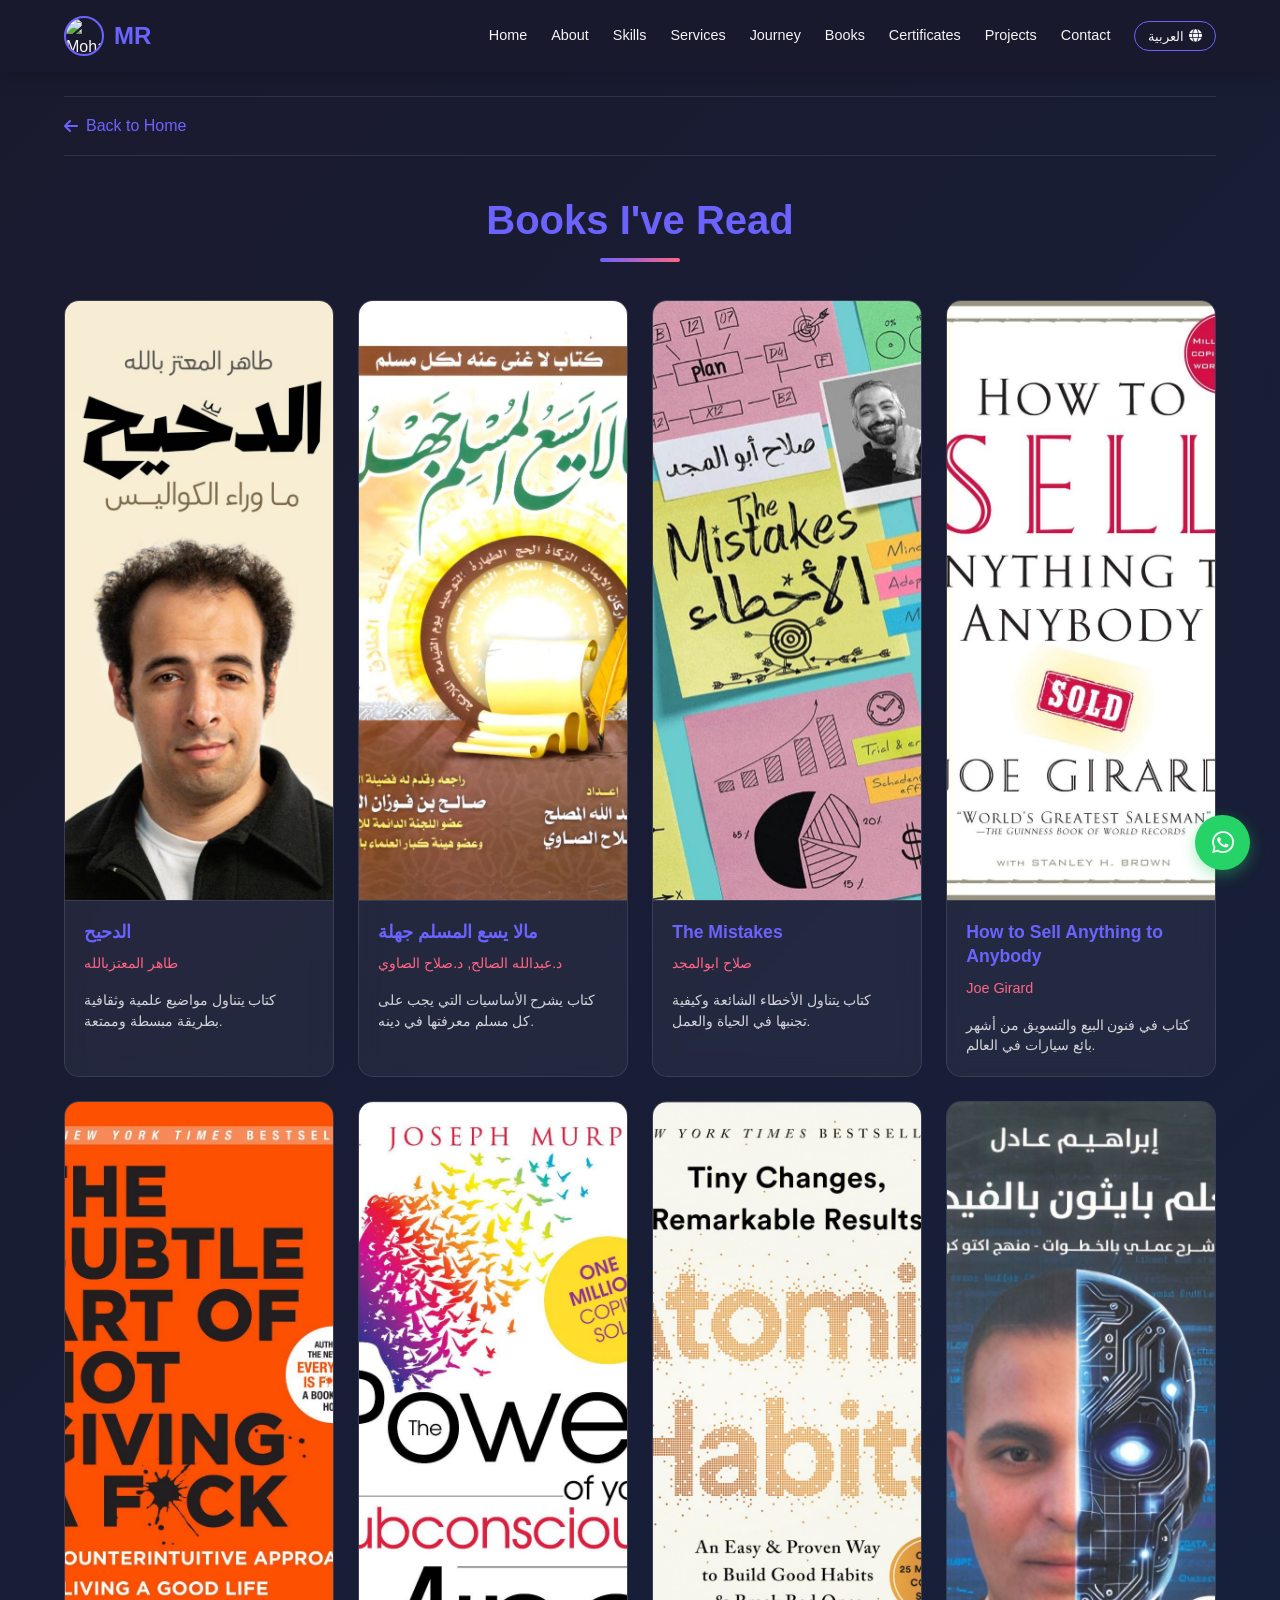
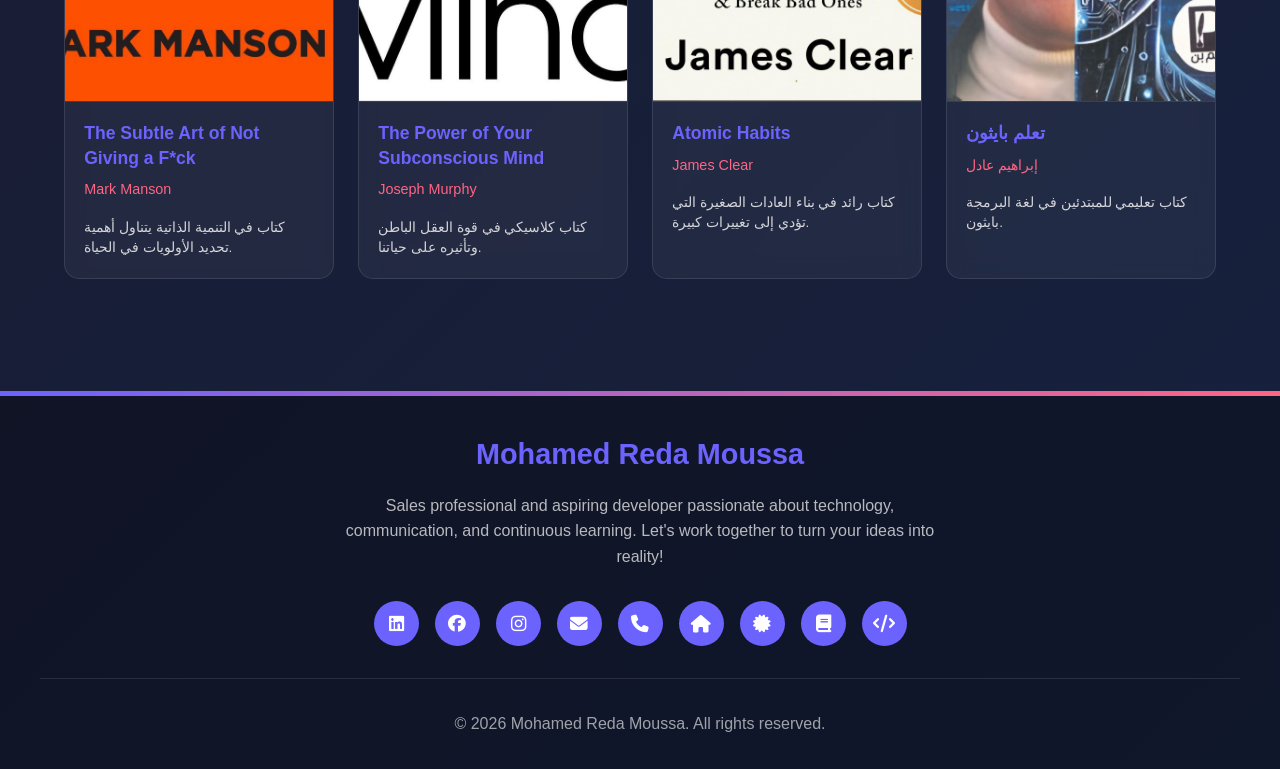
==== pages/books.html @ acc17432 "Add files via upload" ====
<!DOCTYPE html>
<html lang="en" dir="ltr">

<head>
    <meta charset="UTF-8">
    <meta name="viewport" content="width=device-width, initial-scale=1.0">
    <meta name="description" content="Books I've Read - Mohamed Reda Portfolio">
    <meta name="author" content="Mohamed Reda Moussa">
    <title>Books I've Read | Mohamed Reda Portfolio</title>
    <link rel="stylesheet" href="https://cdnjs.cloudflare.com/ajax/libs/font-awesome/6.4.0/css/all.min.css">
    <link rel="stylesheet" href="../css/style.css">
</head>

<body>
    <div id="particles-js"></div>

    <nav>
        <div class="logo">
            <img src="https://media.licdn.com/dms/image/v2/D4D03AQF1tOHZBWlEMA/profile-displayphoto-scale_200_200/B4DZlsdKdXJQAY-/0/1758461210926?e=2147483647&v=beta&t=RE8QwMxcJZ6rT68T4whw5kIRxgQIPDFeF7q6F8LahIo"
                alt="Mohamed Reda" class="logo-img" loading="lazy">
            <div class="logo-text">MR</div>
        </div>
        <div class="nav-links">
            <a href="../index.html#home" data-key="home">Home</a>
            <a href="../index.html#about" data-key="about">About</a>
            <a href="../index.html#skills" data-key="skills">Skills</a>
            <a href="../index.html#services" data-key="services">Services</a>
            <a href="../index.html#journey" data-key="journey">Journey</a>
            <a href="books.html" data-key="books">Books</a>
            <a href="certificates.html" data-key="certificates">Certificates</a>
            <a href="projects.html" data-key="projects">Projects</a>
            <a href="../index.html#contact" data-key="contact">Contact</a>
            <button class="language-toggle" id="languageToggle">
                <span id="languageText">العربية</span>
                <i class="fas fa-globe"></i>
            </button>
        </div>
        <div class="menu-toggle" id="menuToggle">
            <span></span>
            <span></span>
            <span></span>
        </div>
    </nav>

        <!-- Books Section -->
    <section id="books">
         <div class="page-navigation">
            <a href="../index.html" class="back-link">
                <i class="fas fa-arrow-left"></i> <span data-key="backHome">Back to Home</span>
            </a>
        </div>
        <h2 class="section-title" data-key="booksTitle">Books I've Read</h2>
        <div class="books-container">
            <div class="book-card">
                <img src="/images/Al Dahih.jpg" alt="الدحيح" class="book-img">
                <div class="book-content">
                    <h3 data-key="book1Title">الدحيح</h3>
                    <div class="book-author" data-key="book1Author">طاهر المعتزبالله</div>
                    <p class="book-description" data-key="book1Desc">كتاب يتناول مواضيع علمية وثقافية بطريقة مبسطة
                        وممتعة.</p>
                </div>
            </div>
            <div class="book-card">
                <img src="/images/What a Muslim cannot afford to be ignorant of.jpg" alt="مالا يسع المسلم جهلة"
                    class="book-img">
                <div class="book-content">
                    <h3 data-key="book2Title">مالا يسع المسلم جهلة</h3>
                    <div class="book-author" data-key="book2Author">د.عبدالله الصالح, د.صلاح الصاوي</div>
                    <p class="book-description" data-key="book2Desc">كتاب يشرح الأساسيات التي يجب على كل مسلم معرفتها في
                        دينه.</p>
                </div>
            </div>
            <div class="book-card">
                <img src="/images/The Mistakes.jpg" alt="the mistakes" class="book-img">
                <div class="book-content">
                    <h3 data-key="book3Title">The Mistakes</h3>
                    <div class="book-author" data-key="book3Author">صلاح ابوالمجد</div>
                    <p class="book-description" data-key="book3Desc">كتاب يتناول الأخطاء الشائعة وكيفية تجنبها في الحياة
                        والعمل.</p>
                </div>
            </div>
            <div class="book-card">
                <img src="/images/HOW TO SELL ANYTHING TO ANYBODY.jpg" alt="how to sell anything to anybody"
                    class="book-img">
                <div class="book-content">
                    <h3 data-key="book4Title">How to Sell Anything to Anybody</h3>
                    <div class="book-author" data-key="book4Author">Joe Girard</div>
                    <p class="book-description" data-key="book4Desc">كتاب في فنون البيع والتسويق من أشهر بائع سيارات في
                        العالم.</p>
                </div>
            </div>
            <div class="book-card">
                <img src="/images/THE SUBTLE ART OF NOT GIVING A FCK.jpg" alt="the subtle art of not giving a f*ck"
                    class="book-img">
                <div class="book-content">
                    <h3 data-key="book5Title">The Subtle Art of Not Giving a F*ck</h3>
                    <div class="book-author" data-key="book5Author">Mark Manson</div>
                    <p class="book-description" data-key="book5Desc">كتاب في التنمية الذاتية يتناول أهمية تحديد
                        الأولويات في الحياة.</p>
                </div>
            </div>
            <div class="book-card">
                <img src="/images/The Power of your subconscious Mind.jpg" alt="the power of your subconscious mind"
                    class="book-img">
                <div class="book-content">
                    <h3 data-key="book6Title">The Power of Your Subconscious Mind</h3>
                    <div class="book-author" data-key="book6Author">Joseph Murphy</div>
                    <p class="book-description" data-key="book6Desc">كتاب كلاسيكي في قوة العقل الباطن وتأثيره على
                        حياتنا.</p>
                </div>
            </div>
            <div class="book-card">
                <img src="/images/Atomic Habits.jpg" alt="atomic habits" class="book-img">
                <div class="book-content">
                    <h3 data-key="book7Title">Atomic Habits</h3>
                    <div class="book-author" data-key="book7Author">James Clear</div>
                    <p class="book-description" data-key="book7Desc">كتاب رائد في بناء العادات الصغيرة التي تؤدي إلى
                        تغييرات كبيرة.</p>
                </div>
            </div>
            <div class="book-card">
                <img src="/images/Learn Python.jpg" alt="تعلم بايثون" class="book-img">
                <div class="book-content">
                    <h3 data-key="book8Title">تعلم بايثون</h3>
                    <div class="book-author" data-key="book8Author">إبراهيم عادل</div>
                    <p class="book-description" data-key="book8Desc">كتاب تعليمي للمبتدئين في لغة البرمجة بايثون.</p>
                </div>
            </div>
        </div>
    </section>

    <footer>
        <div class="footer-content">
            <div class="footer-logo">Mohamed Reda Moussa</div>
            <p class="footer-text" data-key="footerText">Sales professional and aspiring developer passionate about
                technology, communication, and continuous learning.</p>
            <div class="social-links">
                <a href="https://www.linkedin.com/in/mohamed-reda-moussa-472949357" class="social-link" target="_blank"
                    rel="noopener noreferrer">
                    <i class="fa-brands fa-linkedin"></i>
                </a>
                <a href="https://www.facebook.com/mooogalaxy" class="social-link" target="_blank"
                    rel="noopener noreferrer">
                    <i class="fa-brands fa-facebook"></i>
                </a>
                <a href="https://www.instagram.com/mohamed_moussa_2006" class="social-link" target="_blank"
                    rel="noopener noreferrer">
                    <i class="fa-brands fa-instagram"></i>
                </a>
                <a href="mailto:mohamed.reda.mousse@gmail.com" class="social-link">
                    <i class="fas fa-envelope"></i>
                </a>
                <a href="tel:+201012932133" class="social-link">
                    <i class="fas fa-phone"></i>
                </a>

                <a href="../index.html" class="social-link">
                    <i class="fas fa-home"></i>
                </a>
                <a href="certificates.html" class="social-link">
                    <i class="fas fa-certificate"></i>
                </a>
                <a href="books.html" class="social-link">
                    <i class="fas fa-book"></i>
                </a>
                <a href="books.html" class="social-link">
                    <i class="fas fa-code"></i>
                </a>
            </div>
            <div class="footer-bottom">
                <p>&copy; 2024 Mohamed Reda Moussa. All rights reserved.</p>
            </div>
        </div>
    </footer>

    <a href="https://wa.me/201012932133" class="whatsapp-button" target="_blank" rel="noopener noreferrer">
        <i class="fa-brands fa-whatsapp" style="color: #F5F5F7;"></i>
    </a>

    <div class="fab" id="fab">
        <i class="fas fa-arrow-up"></i>
    </div>

    <script src="https://cdn.jsdelivr.net/particles.js/2.0.0/particles.min.js"></script>
    <script src="../js/particles-config.js"></script>
    <script src="../js/language.js"></script>
    <script src="../js/main.js"></script>
    <script>
        // Add back button text translation
        document.addEventListener('DOMContentLoaded', () => {
            const backLink = document.querySelector('.back-link span');
            if (backLink && window.texts) {
                backLink.textContent = texts[currentLang].backHome || 'Back to Home';
            }
        });
    </script>
</body>

</html>
---- css/style.css ----
:root {
    --primary: #6C63FF;
    --secondary: #4A44C6;
    --dark: #1a1a2e;
    --darker: #16213e;
    --light: #F5F5F7;
    --accent: #FF6584;
    --success: #4CAF50;
}

* {
    margin: 0;
    padding: 0;
    box-sizing: border-box;
    font-family: 'Segoe UI', Tahoma, Geneva, Verdana, sans-serif;
}

body {
    background: linear-gradient(135deg, var(--dark) 0%, var(--darker) 100%);
    color: var(--light);
    overflow-x: hidden;
    line-height: 1.6;
}

/* Particles Background */
#particles-js {
    position: fixed;
    width: 100%;
    height: 100%;
    z-index: -1;
}

/* Navigation */
nav {
    position: fixed;
    top: 0;
    width: 100%;
    display: flex;
    justify-content: space-between;
    align-items: center;
    padding: 1rem 5%;
    background: rgba(26, 26, 46, 0.95);
    backdrop-filter: blur(10px);
    z-index: 1000;
    transition: all 0.3s ease;
    box-shadow: 0 4px 20px rgba(0, 0, 0, 0.2);
}

.logo {
    display: flex;
    align-items: center;
    gap: 10px;
}

.logo-img {
    width: 40px;
    height: 40px;
    border-radius: 50%;
    object-fit: cover;
    border: 2px solid var(--primary);
}

.logo-text {
    font-size: 1.5rem;
    font-weight: 700;
    color: var(--primary);
}

.nav-links {
    display: flex;
    gap: 1.5rem;
    align-items: center;
    flex-wrap: wrap;
}

.nav-links a {
    color: var(--light);
    text-decoration: none;
    font-weight: 500;
    transition: color 0.3s;
    position: relative;
    font-size: 0.9rem;
}

.nav-links a:hover {
    color: var(--primary);
}

.nav-links a::after {
    content: '';
    position: absolute;
    bottom: -5px;
    left: 0;
    width: 0;
    height: 2px;
    background: var(--primary);
    transition: width 0.3s;
}

.nav-links a:hover::after {
    width: 100%;
}

.language-toggle {
    background: transparent;
    border: 1px solid var(--primary);
    color: var(--light);
    padding: 0.4rem 0.8rem;
    border-radius: 20px;
    cursor: pointer;
    transition: all 0.3s;
    font-size: 0.8rem;
    display: flex;
    align-items: center;
    gap: 5px;
}

.language-toggle:hover {
    background: var(--primary);
    transform: scale(1.05);
}

.menu-toggle {
    display: none;
    flex-direction: column;
    cursor: pointer;
}

.menu-toggle span {
    width: 25px;
    height: 3px;
    background: var(--light);
    margin: 3px 0;
    transition: 0.3s;
}

/* Hero Section */
.hero {
    height: 100vh;
    display: flex;
    flex-direction: column;
    justify-content: center;
    align-items: center;
    text-align: center;
    padding: 0 5%;
    position: relative;
}

.hero h1 {
    font-size: clamp(2.5rem, 5vw, 4rem);
    margin-bottom: 1rem;
    background: linear-gradient(45deg, var(--primary), var(--accent));
    -webkit-background-clip: text;
    background-clip: text;
    color: transparent;
    animation: float 3s ease-in-out infinite;
}

.hero h2 {
    font-size: clamp(1.2rem, 3vw, 1.8rem);
    margin-bottom: 1.5rem;
    color: var(--light);
    font-weight: 400;
}

.hero p {
    font-size: clamp(1rem, 2vw, 1.2rem);
    max-width: 700px;
    margin-bottom: 2rem;
    line-height: 1.6;
}

/* Buttons */
.cta-button {
    display: inline-block;
    padding: 0.8rem 2rem;
    background: var(--primary);
    color: white;
    text-decoration: none;
    border-radius: 30px;
    font-weight: 600;
    transition: all 0.3s;
    box-shadow: 0 5px 15px rgba(108, 99, 255, 0.4);
    border: none;
    cursor: pointer;
}

.cta-button:hover {
    background: var(--secondary);
    transform: translateY(-3px);
    box-shadow: 0 8px 20px rgba(108, 99, 255, 0.6);
}

/* Sections */
section {
    padding: 4rem 5%;
    min-height: auto;
}

.section-title {
    font-size: clamp(1.8rem, 4vw, 2.5rem);
    text-align: center;
    margin-bottom: 3rem;
    color: var(--primary);
    position: relative;
}

.section-title::after {
    content: '';
    position: absolute;
    bottom: -10px;
    left: 50%;
    transform: translateX(-50%);
    width: 80px;
    height: 4px;
    background: linear-gradient(90deg, var(--primary), var(--accent));
    border-radius: 2px;
}

/* About Section */
.about-content {
    display: flex;
    flex-wrap: wrap;
    gap: 2rem;
    align-items: center;
    justify-content: center;
}

.about-text {
    flex: 1;
    min-width: 300px;
}

.about-text p {
    margin-bottom: 1.5rem;
    line-height: 1.7;
    font-size: 1.1rem;
}

.about-image {
    flex: 1;
    min-width: 300px;
    text-align: center;
}

.profile-img {
    width: 100%;
    max-width: 300px;
    height: auto;
    aspect-ratio: 1/1;
    border-radius: 50%;
    object-fit: cover;
    border: 5px solid var(--primary);
    box-shadow: 0 0 30px rgba(108, 99, 255, 0.5);
    animation: pulse 2s infinite;
}

/* Skills Section */
#skills {
    padding: 5rem 5%;
    background: linear-gradient(135deg, rgba(26, 26, 46, 0.9) 0%, rgba(22, 33, 62, 0.9) 100%);
    position: relative;
    overflow: hidden;
}

#skills::before {
    content: '';
    position: absolute;
    top: 0;
    left: 0;
    width: 100%;
    height: 100%;
    background: url('data:image/svg+xml,<svg xmlns="http://www.w3.org/2000/svg" viewBox="0 0 1000 1000" preserveAspectRatio="none"><path fill="%236C63FF" opacity="0.05" d="M0,1000 L1000,0 L1000,1000 Z"></path></svg>');
    background-size: cover;
}

.skills-container {
    display: grid;
    grid-template-columns: repeat(auto-fit, minmax(320px, 1fr));
    gap: 2rem;
    position: relative;
    z-index: 1;
}

.skill-card {
    background: rgba(255, 255, 255, 0.08);
    border-radius: 20px;
    padding: 2rem;
    transition: all 0.4s cubic-bezier(0.175, 0.885, 0.32, 1.275);
    backdrop-filter: blur(15px);
    border: 1px solid rgba(255, 255, 255, 0.12);
    box-shadow: 0 10px 30px rgba(0, 0, 0, 0.2);
    position: relative;
    overflow: hidden;
}

.skill-card::before {
    content: '';
    position: absolute;
    top: 0;
    left: 0;
    width: 100%;
    height: 5px;
    background: linear-gradient(90deg, var(--primary), var(--accent));
    transform: scaleX(0);
    transform-origin: left;
    transition: transform 0.5s ease;
}

.skill-card:hover::before {
    transform: scaleX(1);
}

.skill-card:hover {
    transform: translateY(-10px) scale(1.02);
    box-shadow: 0 20px 40px rgba(0, 0, 0, 0.3);
    background: rgba(255, 255, 255, 0.12);
}

.skill-header {
    display: flex;
    justify-content: space-between;
    align-items: center;
    margin-bottom: 1.2rem;
}

.skill-title {
    display: flex;
    align-items: center;
    gap: 12px;
}

.skill-icon {
    width: 45px;
    height: 45px;
    background: rgba(108, 99, 255, 0.15);
    border-radius: 12px;
    display: flex;
    justify-content: center;
    align-items: center;
    font-size: 1.3rem;
    color: var(--primary);
    transition: all 0.3s;
}

.skill-card:hover .skill-icon {
    background: var(--primary);
    color: white;
    transform: rotate(10deg) scale(1.1);
}

.skill-name {
    color: var(--primary);
    font-size: 1.3rem;
    font-weight: 700;
    margin: 0;
}

.skill-percentage {
    font-size: 1.4rem;
    font-weight: 800;
    color: var(--accent);
    text-shadow: 0 2px 5px rgba(0, 0, 0, 0.2);
}

.skill-description {
    color: rgba(255, 255, 255, 0.8);
    line-height: 1.6;
    margin-bottom: 1.5rem;
    font-size: 1rem;
}

.skill-bar-container {
    position: relative;
    height: 12px;
    background: rgba(255, 255, 255, 0.1);
    border-radius: 10px;
    overflow: hidden;
    box-shadow: inset 0 2px 5px rgba(0, 0, 0, 0.2);
}

.skill-bar {
    height: 100%;
    border-radius: 10px;
    width: 0;
    transition: width 1.5s cubic-bezier(0.22, 0.61, 0.36, 1);
    position: relative;
    overflow: hidden;
}

.skill-bar::before {
    content: '';
    position: absolute;
    top: 0;
    left: 0;
    right: 0;
    bottom: 0;
    background-image: linear-gradient(90deg,
            var(--primary) 0%,
            var(--secondary) 50%,
            var(--accent) 100%);
    border-radius: 10px;
}

.skill-bar::after {
    content: '';
    position: absolute;
    top: 0;
    left: -100%;
    width: 100%;
    height: 100%;
    background: linear-gradient(90deg,
            transparent,
            rgba(255, 255, 255, 0.4),
            transparent);
    animation: shimmer 2s infinite;
    border-radius: 10px;
}

.skill-level {
    display: flex;
    justify-content: space-between;
    margin-top: 8px;
    font-size: 0.85rem;
    color: rgba(255, 255, 255, 0.7);
}

.skill-experience {
    display: inline-block;
    margin-top: 1rem;
    padding: 0.4rem 1rem;
    background: rgba(108, 99, 255, 0.15);
    color: var(--primary);
    border-radius: 20px;
    font-size: 0.8rem;
    font-weight: 600;
    border: 1px solid rgba(108, 99, 255, 0.3);
}

/* Services Section */
.services-container {
    display: grid;
    grid-template-columns: repeat(auto-fit, minmax(280px, 1fr));
    gap: 1.5rem;
}

.service-card {
    background: rgba(255, 255, 255, 0.05);
    border-radius: 15px;
    padding: 2rem 1.5rem;
    transition: transform 0.3s, box-shadow 0.3s;
    backdrop-filter: blur(10px);
    border: 1px solid rgba(255, 255, 255, 0.1);
    text-align: center;
    position: relative;
    overflow: hidden;
}

.service-card::before {
    content: '';
    position: absolute;
    top: 0;
    left: 0;
    width: 100%;
    height: 5px;
    background: linear-gradient(90deg, var(--primary), var(--accent));
}

.service-card:hover {
    transform: translateY(-5px);
    box-shadow: 0 10px 20px rgba(0, 0, 0, 0.3);
}

.service-icon {
    width: 70px;
    height: 70px;
    background: rgba(108, 99, 255, 0.1);
    border-radius: 50%;
    display: flex;
    justify-content: center;
    align-items: center;
    margin: 0 auto 1.5rem;
    font-size: 1.7rem;
    color: var(--primary);
    transition: all 0.3s;
}

.service-card:hover .service-icon {
    background: var(--primary);
    color: white;
    transform: scale(1.1);
}

.service-card h3 {
    color: var(--primary);
    margin-bottom: 1rem;
    font-size: 1.3rem;
}

.service-card p {
    color: rgba(255, 255, 255, 0.8);
    line-height: 1.6;
}

/* Journey Section */
.timeline {
    position: relative;
    max-width: 1200px;
    margin: 0 auto;
}

.timeline::after {
    content: '';
    position: absolute;
    width: 6px;
    background: var(--primary);
    top: 0;
    bottom: 0;
    left: 50%;
    margin-left: -3px;
}

.timeline-item {
    padding: 10px 40px;
    position: relative;
    width: 50%;
    box-sizing: border-box;
}

.timeline-item:nth-child(odd) {
    left: 0;
}

.timeline-item:nth-child(even) {
    left: 50%;
}

.timeline-content {
    padding: 20px;
    background: rgba(255, 255, 255, 0.05);
    border-radius: 15px;
    backdrop-filter: blur(10px);
    border: 1px solid rgba(255, 255, 255, 0.1);
    transition: transform 0.3s;
}

.timeline-content:hover {
    transform: scale(1.03);
}

.timeline-content h3 {
    color: var(--primary);
    margin-bottom: 0.5rem;
}

/* Contact Section */
.contact-container {
    display: flex;
    flex-wrap: wrap;
    gap: 2rem;
    justify-content: center;
}

.contact-info {
    flex: 1;
    min-width: 280px;
}

.contact-item {
    display: flex;
    align-items: center;
    margin-bottom: 1.5rem;
    transition: transform 0.3s;
}

.contact-item:hover {
    transform: translateX(10px);
}

.contact-icon {
    width: 45px;
    height: 45px;
    background: var(--primary);
    border-radius: 50%;
    display: flex;
    justify-content: center;
    align-items: center;
    margin-right: 1rem;
    font-size: 1.1rem;
}

.contact-form {
    flex: 1;
    min-width: 280px;
}

.form-group {
    margin-bottom: 1.2rem;
}

.form-group label {
    display: block;
    margin-bottom: 0.5rem;
    font-weight: 500;
}

.form-group input,
.form-group textarea {
    width: 100%;
    padding: 0.8rem;
    background: rgba(255, 255, 255, 0.05);
    border: 1px solid rgba(255, 255, 255, 0.2);
    border-radius: 5px;
    color: var(--light);
    font-size: 1rem;
    transition: all 0.3s;
}

.form-group input:focus,
.form-group textarea:focus {
    outline: none;
    border-color: var(--primary);
    box-shadow: 0 0 10px rgba(108, 99, 255, 0.3);
}

/* Footer */
footer {
    text-align: center;
    padding: 2.5rem 2rem 2rem;
    background: rgba(0, 0, 0, 0.3);
    margin-top: 3rem;
    position: relative;
    overflow: hidden;
}

footer::before {
    content: '';
    position: absolute;
    top: 0;
    left: 0;
    width: 100%;
    height: 5px;
    background: linear-gradient(90deg, var(--primary), var(--accent));
}

.footer-content {
    max-width: 1200px;
    margin: 0 auto;
}

.footer-logo {
    font-size: 1.8rem;
    font-weight: 700;
    color: var(--primary);
    margin-bottom: 1rem;
}

.footer-text {
    max-width: 600px;
    margin: 0 auto 2rem;
    color: rgba(255, 255, 255, 0.7);
    line-height: 1.6;
}

.social-links {
    display: flex;
    justify-content: center;
    gap: 1rem;
    margin-bottom: 2rem;
    flex-wrap: wrap;
}

.social-link {
    width: 45px;
    height: 45px;
    border-radius: 50%;
    background: var(--primary);
    display: flex;
    justify-content: center;
    align-items: center;
    color: white;
    text-decoration: none;
    transition: all 0.3s;
    font-size: 1.1rem;
    position: relative;
    overflow: hidden;
}

.social-link::before {
    content: '';
    position: absolute;
    top: 0;
    left: -100%;
    width: 100%;
    height: 100%;
    background: linear-gradient(90deg, transparent, rgba(255, 255, 255, 0.2), transparent);
    transition: left 0.5s;
}

.social-link:hover::before {
    left: 100%;
}

.social-link:hover {
    background: var(--accent);
    transform: translateY(-5px);
    box-shadow: 0 5px 15px rgba(255, 101, 132, 0.4);
}

.footer-bottom {
    padding-top: 2rem;
    border-top: 1px solid rgba(255, 255, 255, 0.1);
    color: rgba(255, 255, 255, 0.6);
}

/* WhatsApp Button */
.whatsapp-button {
    position: fixed;
    bottom: 30px;
    right: 30px;
    width: 55px;
    height: 55px;
    background: #25D366;
    border-radius: 50%;
    display: flex;
    justify-content: center;
    align-items: center;
    color: white;
    font-size: 1.6rem;
    box-shadow: 0 5px 15px rgba(37, 211, 102, 0.4);
    cursor: pointer;
    z-index: 1000;
    transition: all 0.3s;
    animation: pulse-whatsapp 2s infinite;
    text-decoration: none;
}

.whatsapp-button:hover {
    transform: scale(1.1);
    box-shadow: 0 8px 20px rgba(37, 211, 102, 0.6);
}

/* Floating Action Button */
.fab {
    position: fixed;
    bottom: 30px;
    left: 30px;
    width: 55px;
    height: 55px;
    background: var(--primary);
    border-radius: 50%;
    display: flex;
    justify-content: center;
    align-items: center;
    color: white;
    font-size: 1.4rem;
    box-shadow: 0 5px 15px rgba(108, 99, 255, 0.4);
    cursor: pointer;
    z-index: 1000;
    transition: all 0.3s;
    opacity: 0;
    visibility: hidden;
}

.fab.show {
    opacity: 1;
    visibility: visible;
}

.fab:hover {
    background: var(--accent);
    transform: scale(1.1);
}

/* Animations */
@keyframes float {

    0%,
    100% {
        transform: translateY(0);
    }

    50% {
        transform: translateY(-15px);
    }
}

@keyframes pulse {

    0%,
    100% {
        box-shadow: 0 0 30px rgba(108, 99, 255, 0.5);
    }

    50% {
        box-shadow: 0 0 40px rgba(108, 99, 255, 0.7);
    }
}

@keyframes pulse-whatsapp {

    0%,
    100% {
        box-shadow: 0 0 0 0 rgba(37, 211, 102, 0.7);
    }

    70% {
        box-shadow: 0 0 0 12px rgba(37, 211, 102, 0);
    }
}

@keyframes shimmer {
    0% {
        left: -100%;
    }

    100% {
        left: 100%;
    }
}

/* Typewriter Effect */
.typewriter {
    overflow: hidden;
    border-left: .15em solid var(--primary);
    white-space: nowrap;
    margin: 0 auto;
    animation: typing 3.5s steps(40, end), blink-caret .75s step-end infinite;
}

@keyframes typing {
    from {
        width: 0
    }

    to {
        width: 100%
    }
}

@keyframes blink-caret {

    from,
    to {
        border-color: transparent
    }

    50% {
        border-color: var(--primary);
    }
}

/* Responsive */
@media (max-width: 992px) {
    .timeline::after {
        left: 31px;
    }

    .timeline-item {
        width: 100%;
        padding-left: 70px;
        padding-right: 25px;
    }

    .timeline-item:nth-child(even) {
        left: 0;
    }
}

@media (max-width: 768px) {
    nav {
        padding: 1rem 5%;
    }

    .nav-links {
        position: fixed;
        top: 70px;
        left: -100%;
        width: 80%;
        height: calc(100vh - 70px);
        background: rgba(26, 26, 46, 0.98);
        flex-direction: column;
        align-items: center;
        justify-content: flex-start;
        padding-top: 2rem;
        transition: left 0.3s ease;
        gap: 1.5rem;
        overflow-y: auto;
    }

    .nav-links.active {
        left: 0;
    }

    .menu-toggle {
        display: flex;
    }

    .menu-toggle.active span:nth-child(1) {
        transform: rotate(-45deg) translate(-5px, 6px);
    }

    .menu-toggle.active span:nth-child(2) {
        opacity: 0;
    }

    .menu-toggle.active span:nth-child(3) {
        transform: rotate(45deg) translate(-5px, -6px);
    }

    section {
        padding: 3rem 5%;
    }

    .about-content {
        flex-direction: column-reverse;
    }

    .profile-img {
        max-width: 250px;
    }

    .whatsapp-button {
        bottom: 100px;
        right: 20px;
        width: 50px;
        height: 50px;
        font-size: 1.4rem;
    }

    .fab {
        left: 20px;
        width: 50px;
        height: 50px;
        font-size: 1.2rem;
    }

    .skills-container {
        grid-template-columns: 1fr;
        gap: 1.5rem;
    }

    .skill-card {
        padding: 1.5rem;
    }

    .skill-header {
        flex-direction: column;
        align-items: flex-start;
        gap: 10px;
    }

    .skill-percentage {
        align-self: flex-end;
    }
}

@media (max-width: 480px) {
    .hero {
        padding: 0 3%;
    }

    section {
        padding: 2.5rem 3%;
    }

    .skills-container,
    .services-container {
        grid-template-columns: 1fr;
    }

    .skill-card,
    .service-card {
        padding: 1.2rem;
    }

    .contact-container {
        flex-direction: column;
    }

    .contact-info,
    .contact-form {
        width: 100%;
    }
}

/* RTL Support */
[dir="rtl"] .contact-icon {
    margin-right: 0;
    margin-left: 1rem;
}

[dir="rtl"] .contact-item:hover {
    transform: translateX(-10px);
}

[dir="rtl"] .skill-header {
    flex-direction: row;
}

@media (max-width: 768px) {
    [dir="rtl"] .skill-header {
        flex-direction: column;
        align-items: flex-start;
    }
    
    [dir="rtl"] .skill-percentage {
        align-self: flex-start;
    }
}

/* Page Navigation Styles */
.page-navigation {
    display: flex;
    justify-content: space-between;
    align-items: center;
    margin: 2rem 0;
    padding: 1rem 0;
    border-top: 1px solid rgba(255, 255, 255, 0.1);
    border-bottom: 1px solid rgba(255, 255, 255, 0.1);
}

.back-link {
    display: inline-flex;
    align-items: center;
    gap: 8px;
    color: var(--primary);
    text-decoration: none;
    font-weight: 500;
    transition: all 0.3s;
}

.back-link:hover {
    color: var(--accent);
    transform: translateX(-5px);
}

[dir="rtl"] .back-link:hover {
    transform: translateX(5px);
}





/* Books Section */
.books-container {
    display: grid;
    grid-template-columns: repeat(auto-fill, minmax(220px, 1fr));
    gap: 1.5rem;
    margin-top: 2rem;
}

.book-card {
    background: rgba(255, 255, 255, 0.05);
    border-radius: 15px;
    overflow: hidden;
    transition: transform 0.3s, box-shadow 0.3s;
    backdrop-filter: blur(10px);
    border: 1px solid rgba(255, 255, 255, 0.1);
    height: 100%;
    display: flex;
    flex-direction: column;
}

.book-card:hover {
    transform: translateY(-5px);
    box-shadow: 0 10px 20px rgba(0, 0, 0, 0.3);
}

.book-img {
    width: 100%;
    height: 600px;
    object-fit: cover;
    border-bottom: 1px solid rgba(255, 255, 255, 0.1);
}

.book-content {
    padding: 1.2rem;
    flex-grow: 1;
    display: flex;
    flex-direction: column;
}

.book-content h3 {
    color: var(--primary);
    margin-bottom: 0.5rem;
    font-size: 1.1rem;
    line-height: 1.4;
}

.book-author {
    color: var(--accent);
    font-size: 0.9rem;
    margin-bottom: 1rem;
    font-weight: 500;
}

.book-description {
    color: rgba(255, 255, 255, 0.8);
    font-size: 0.85rem;
    line-height: 1.5;
    flex-grow: 1;
}
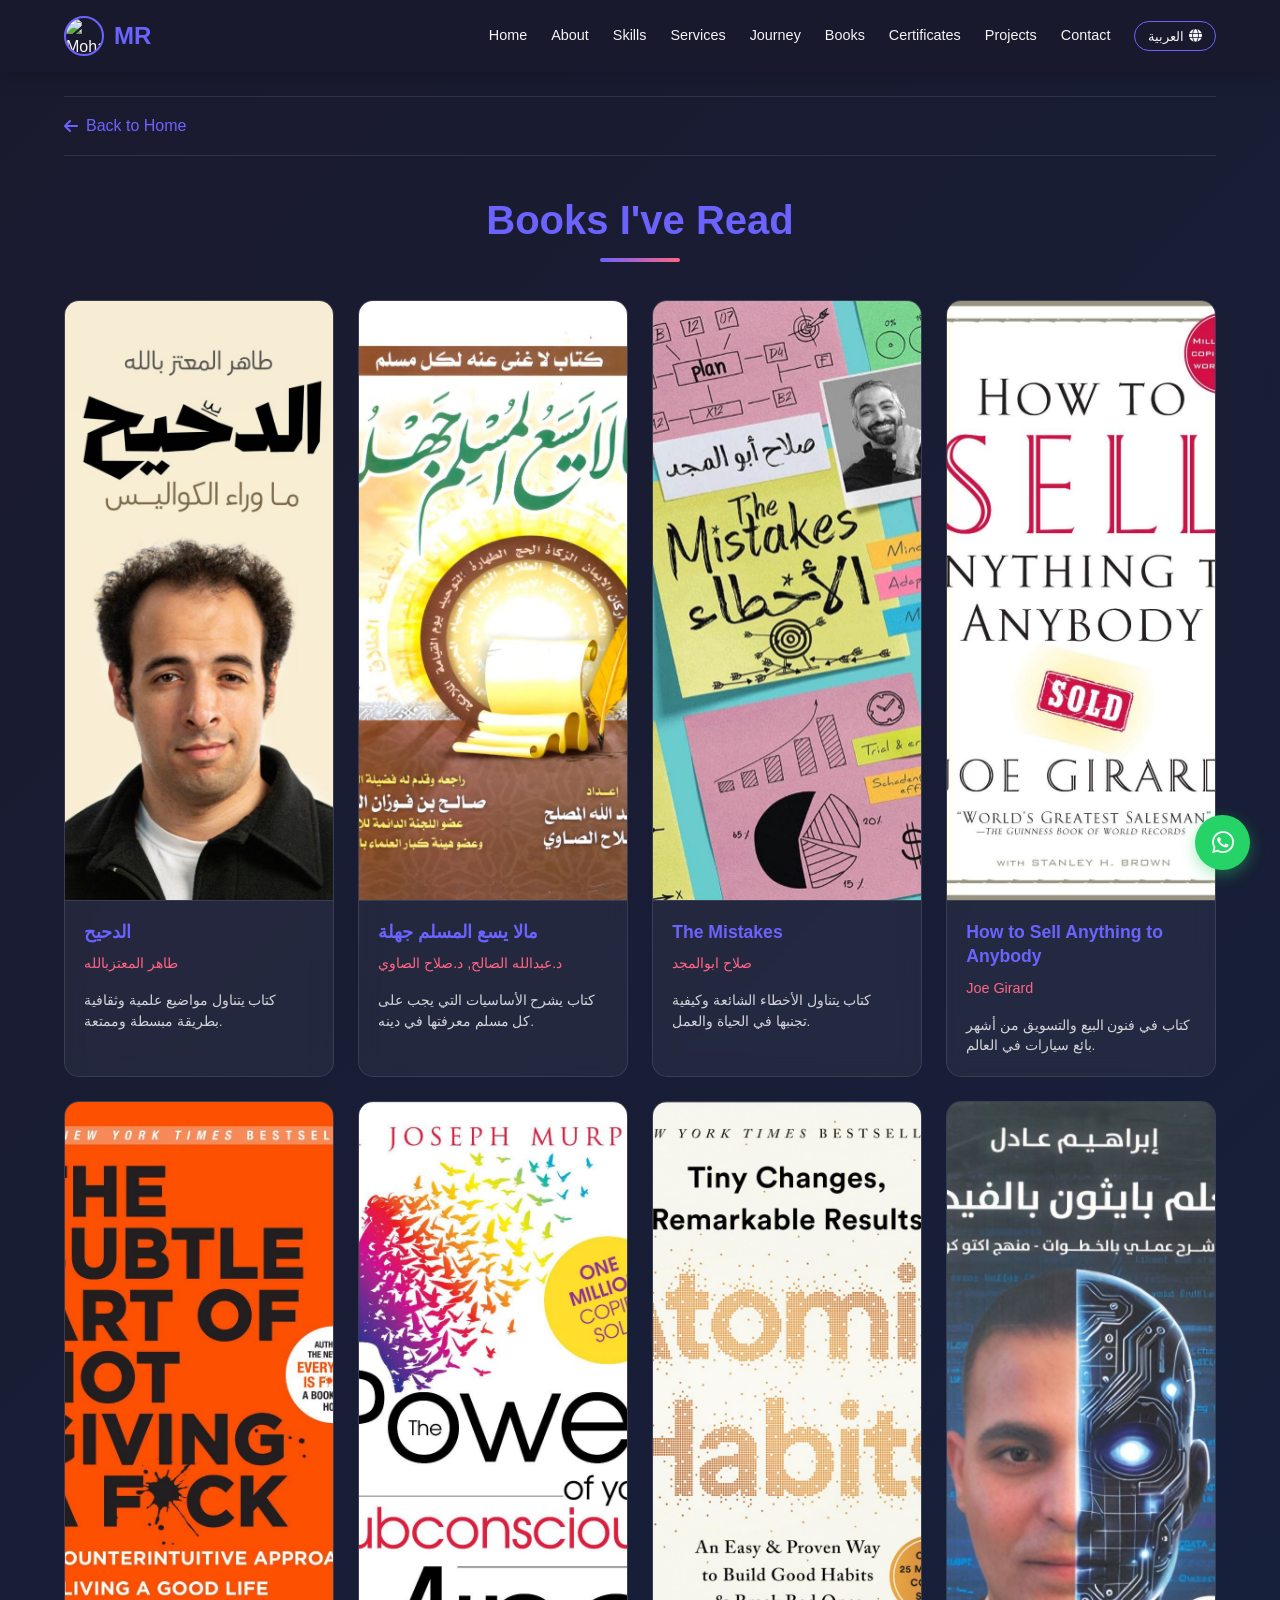
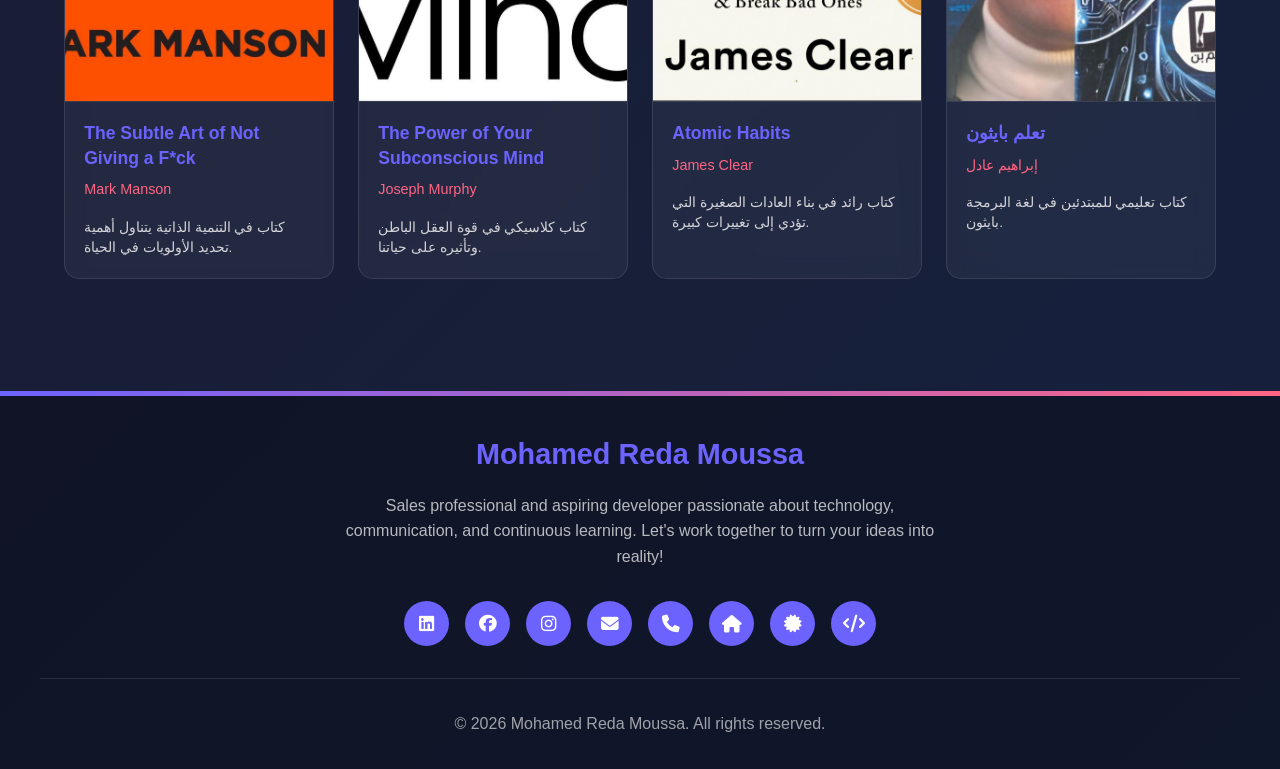
==== commit 6357a47e: "Fix HTML encoding issues in books.html" ====
--- a/pages/books.html
+++ b/pages/books.html
@@ -160,10 +160,10 @@
                 <a href="certificates.html" class="social-link">
                     <i class="fas fa-certificate"></i>
                 </a>
-                <a href="books.html" class="social-link">
+                <!-- <a href="books.html" class="social-link">
                     <i class="fas fa-book"></i>
-                </a>
-                <a href="books.html" class="social-link">
+                </a> -->
+                <a href="projects.html" class="social-link">
                     <i class="fas fa-code"></i>
                 </a>
             </div>
@@ -196,4 +196,4 @@
     </script>
 </body>
 
-</html>+</html>
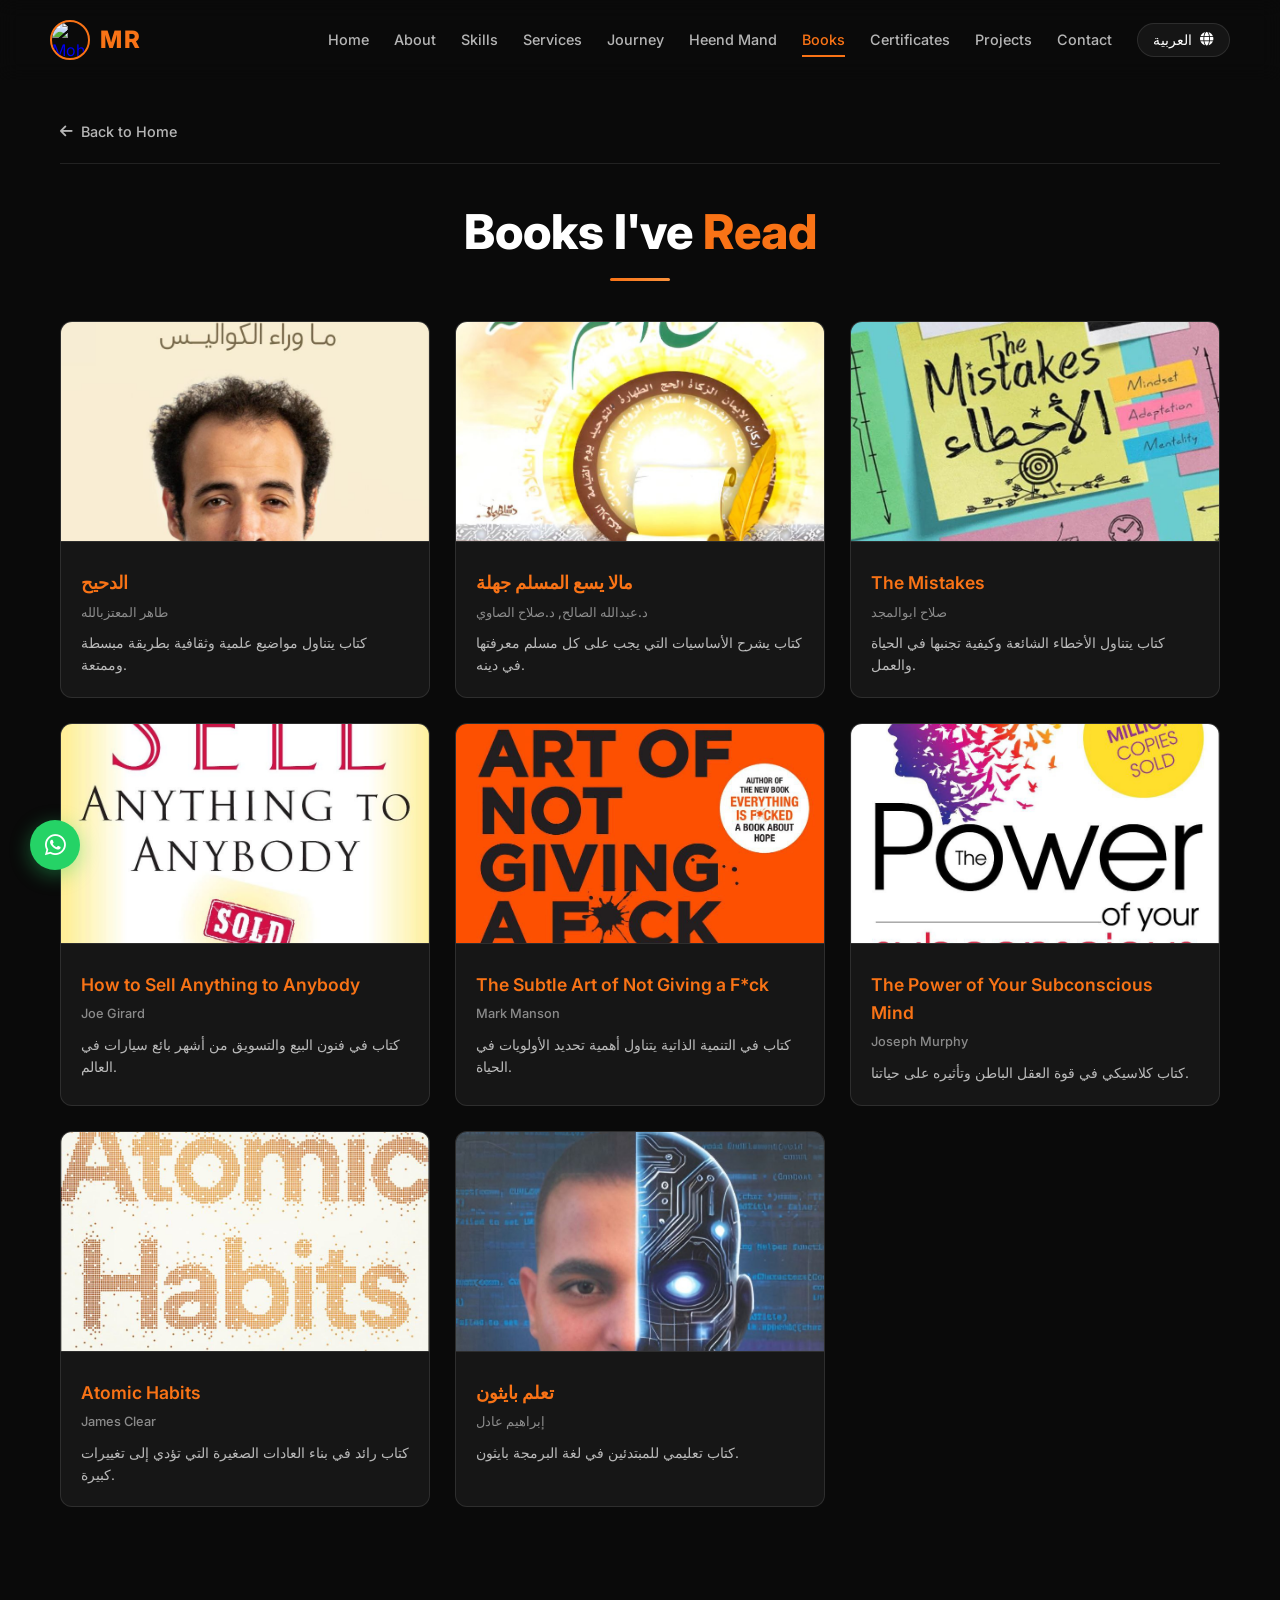
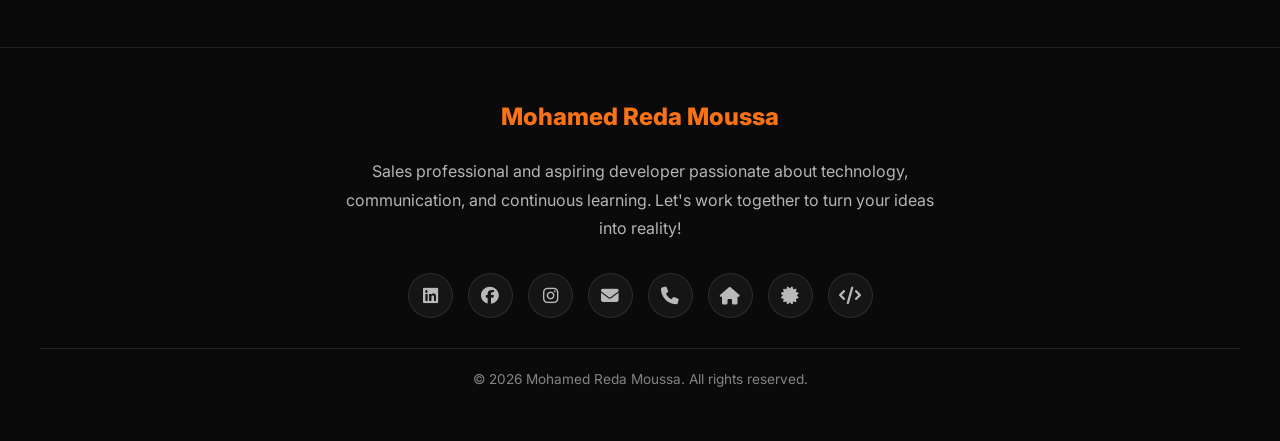
==== commit 58fd1031: "Add files via upload" ====
--- a/pages/books.html
+++ b/pages/books.html
@@ -3,30 +3,537 @@
 
 <head>
     <meta charset="UTF-8">
-    <meta name="viewport" content="width=device-width, initial-scale=1.0">
+    <meta name="viewport" content="width=device-width, initial-scale=1.0, maximum-scale=5.0, user-scalable=yes">
     <meta name="description" content="Books I've Read - Mohamed Reda Portfolio">
     <meta name="author" content="Mohamed Reda Moussa">
     <title>Books I've Read | Mohamed Reda Portfolio</title>
     <link rel="stylesheet" href="https://cdnjs.cloudflare.com/ajax/libs/font-awesome/6.4.0/css/all.min.css">
-    <link rel="stylesheet" href="../css/style.css">
+    <link href="https://fonts.googleapis.com/css2?family=Inter:wght@300;400;500;600;700;800;900&display=swap" rel="stylesheet">
+    <style>
+        /* ==========================================
+           GLOBAL STYLES - نفس استايل الصفحة الرئيسية
+           ========================================== */
+        :root {
+            --primary-color: #F97316;
+            --primary-light: #FB923C;
+            --primary-dark: #EA580C;
+            --bg-dark: #0a0a0a;
+            --bg-card: rgba(255, 255, 255, 0.05);
+            --text-primary: #ffffff;
+            --text-secondary: rgba(255, 255, 255, 0.7);
+            --text-muted: rgba(255, 255, 255, 0.5);
+            --border-color: rgba(255, 255, 255, 0.1);
+            --border-hover: rgba(249, 115, 22, 0.4);
+            --shadow-sm: 0 2px 10px rgba(0, 0, 0, 0.3);
+            --shadow-md: 0 5px 20px rgba(0, 0, 0, 0.4);
+            --shadow-lg: 0 10px 40px rgba(0, 0, 0, 0.5);
+            --transition: 0.3s ease;
+            --border-radius: 12px;
+        }
+
+        * {
+            margin: 0;
+            padding: 0;
+            box-sizing: border-box;
+        }
+
+        body {
+            font-family: 'Inter', sans-serif;
+            background: var(--bg-dark);
+            color: var(--text-primary);
+            line-height: 1.6;
+            overflow-x: hidden;
+        }
+
+        /* Particles Background */
+        #particles-js {
+            position: fixed;
+            top: 0;
+            left: 0;
+            width: 100%;
+            height: 100%;
+            z-index: -1;
+            pointer-events: none;
+        }
+
+        /* ==========================================
+           NAVIGATION - نفس استايل الصفحة الرئيسية
+           ========================================== */
+        nav {
+            position: fixed;
+            top: 0;
+            left: 0;
+            width: 100%;
+            display: flex;
+            justify-content: space-between;
+            align-items: center;
+            padding: 20px 50px;
+            background: rgba(10, 10, 10, 0.9);
+            backdrop-filter: blur(10px);
+            -webkit-backdrop-filter: blur(10px);
+            z-index: 1000;
+            transition: var(--transition);
+        }
+
+        nav.scrolled {
+            padding: 15px 50px;
+            box-shadow: var(--shadow-md);
+        }
+
+        .logo {
+            display: flex;
+            align-items: center;
+            gap: 10px;
+            text-decoration: none;
+        }
+
+        .logo-img {
+            width: 40px;
+            height: 40px;
+            border-radius: 50%;
+            object-fit: cover;
+            border: 2px solid var(--primary-color);
+        }
+
+        .logo-text {
+            font-size: 1.5rem;
+            font-weight: 800;
+            color: var(--primary-color);
+            letter-spacing: 2px;
+        }
+
+        .nav-links {
+            display: flex;
+            align-items: center;
+            gap: 25px;
+        }
+
+        .nav-links a {
+            color: var(--text-secondary);
+            text-decoration: none;
+            font-size: 0.9rem;
+            font-weight: 500;
+            transition: var(--transition);
+            position: relative;
+        }
+
+        .nav-links a:hover,
+        .nav-links a.active {
+            color: var(--primary-color);
+        }
+
+        .nav-links a::after {
+            content: '';
+            position: absolute;
+            bottom: -5px;
+            left: 0;
+            width: 0;
+            height: 2px;
+            background: var(--primary-color);
+            transition: var(--transition);
+        }
+
+        .nav-links a:hover::after,
+        .nav-links a.active::after {
+            width: 100%;
+        }
+
+        .language-toggle {
+            background: var(--bg-card);
+            border: 1px solid var(--border-color);
+            color: var(--text-primary);
+            padding: 8px 15px;
+            border-radius: 20px;
+            cursor: pointer;
+            display: flex;
+            align-items: center;
+            gap: 8px;
+            font-size: 0.85rem;
+            transition: var(--transition);
+        }
+
+        .language-toggle:hover {
+            border-color: var(--primary-color);
+            background: rgba(249, 115, 22, 0.1);
+        }
+
+        .menu-toggle {
+            display: none;
+            flex-direction: column;
+            cursor: pointer;
+            gap: 5px;
+        }
+
+        .menu-toggle span {
+            width: 25px;
+            height: 2px;
+            background: var(--text-primary);
+            transition: var(--transition);
+        }
+
+        /* ==========================================
+           MAIN CONTENT
+           ========================================== */
+        section {
+            padding: 120px 20px 60px;
+            position: relative;
+            z-index: 1;
+            width: 100%;
+            max-width: 1200px;
+            margin: 0 auto;
+        }
+
+        .section-title {
+            font-size: clamp(2rem, 5vw, 3rem);
+            font-weight: 800;
+            text-align: center;
+            margin-bottom: 50px;
+            position: relative;
+        }
+
+        .section-title span {
+            color: var(--primary-color);
+        }
+
+        .section-title::after {
+            content: '';
+            position: absolute;
+            bottom: -10px;
+            left: 50%;
+            transform: translateX(-50%);
+            width: 60px;
+            height: 3px;
+            background: linear-gradient(90deg, var(--primary-color), var(--primary-light));
+            border-radius: 3px;
+        }
+
+        .page-navigation {
+            display: flex;
+            justify-content: space-between;
+            align-items: center;
+            margin-bottom: 30px;
+            padding-bottom: 20px;
+            border-bottom: 1px solid var(--border-color);
+        }
+
+        .back-link {
+            display: inline-flex;
+            align-items: center;
+            gap: 8px;
+            color: var(--text-secondary);
+            text-decoration: none;
+            font-weight: 500;
+            transition: var(--transition);
+            font-size: 0.9rem;
+        }
+
+        .back-link:hover {
+            color: var(--primary-color);
+        }
+
+        /* ==========================================
+           BOOKS GRID
+           ========================================== */
+        .books-container {
+            display: grid;
+            grid-template-columns: repeat(auto-fill, minmax(280px, 1fr));
+            gap: 25px;
+            width: 100%;
+        }
+
+        .book-card {
+            background: var(--bg-card);
+            border-radius: var(--border-radius);
+            overflow: hidden;
+            transition: var(--transition);
+            border: 1px solid var(--border-color);
+        }
+
+        .book-card:hover {
+            transform: translateY(-5px);
+            border-color: var(--border-hover);
+            box-shadow: var(--shadow-md);
+        }
+
+        .book-img {
+            width: 100%;
+            height: 220px;
+            object-fit: cover;
+            border-bottom: 1px solid var(--border-color);
+        }
+
+        .book-content {
+            padding: 20px;
+        }
+
+        .book-content h3 {
+            color: var(--primary-color);
+            font-size: 1.1rem;
+            margin-bottom: 5px;
+            font-weight: 600;
+        }
+
+        .book-author {
+            color: var(--text-muted);
+            font-size: 0.8rem;
+            font-weight: 500;
+            margin-bottom: 10px;
+        }
+
+        .book-description {
+            color: var(--text-secondary);
+            font-size: 0.85rem;
+            line-height: 1.6;
+        }
+
+        /* ==========================================
+           FOOTER - نفس استايل الصفحة الرئيسية
+           ========================================== */
+        footer {
+            background: rgba(10, 10, 10, 0.9);
+            border-top: 1px solid var(--border-color);
+            padding: 50px 20px;
+            margin-top: 80px;
+            position: relative;
+            z-index: 1;
+        }
+
+        .footer-content {
+            max-width: 1200px;
+            margin: 0 auto;
+            text-align: center;
+        }
+
+        .footer-logo {
+            font-size: 1.5rem;
+            font-weight: 800;
+            color: var(--primary-color);
+            margin-bottom: 20px;
+        }
+
+        .footer-text {
+            color: var(--text-secondary);
+            max-width: 600px;
+            margin: 0 auto 30px;
+            line-height: 1.8;
+        }
+
+        .social-links {
+            display: flex;
+            justify-content: center;
+            gap: 15px;
+            flex-wrap: wrap;
+            margin-bottom: 30px;
+        }
+
+        .social-link {
+            width: 45px;
+            height: 45px;
+            background: var(--bg-card);
+            border: 1px solid var(--border-color);
+            border-radius: 50%;
+            display: flex;
+            align-items: center;
+            justify-content: center;
+            color: var(--text-secondary);
+            text-decoration: none;
+            transition: var(--transition);
+            font-size: 1.1rem;
+        }
+
+        .social-link:hover {
+            background: rgba(249, 115, 22, 0.1);
+            border-color: var(--primary-color);
+            color: var(--primary-color);
+            transform: translateY(-3px);
+        }
+
+        .footer-bottom {
+            border-top: 1px solid var(--border-color);
+            padding-top: 20px;
+            color: var(--text-muted);
+            font-size: 0.85rem;
+        }
+
+        /* ==========================================
+           FLOATING BUTTONS - نفس استايل الصفحة الرئيسية
+           ========================================== */
+        .whatsapp-button {
+            position: fixed;
+            bottom: 30px;
+            left: 30px;
+            width: 50px;
+            height: 50px;
+            background: #25D366;
+            border-radius: 50%;
+            display: flex;
+            align-items: center;
+            justify-content: center;
+            color: white;
+            font-size: 1.5rem;
+            box-shadow: 0 5px 20px rgba(37, 211, 102, 0.4);
+            z-index: 999;
+            transition: var(--transition);
+            text-decoration: none;
+        }
+
+        .whatsapp-button:hover {
+            transform: scale(1.1);
+            box-shadow: 0 8px 30px rgba(37, 211, 102, 0.6);
+        }
+
+        .fab {
+            position: fixed;
+            bottom: 30px;
+            right: 30px;
+            width: 50px;
+            height: 50px;
+            background: var(--primary-color);
+            border-radius: 50%;
+            display: flex;
+            align-items: center;
+            justify-content: center;
+            color: white;
+            cursor: pointer;
+            box-shadow: 0 5px 20px rgba(249, 115, 22, 0.4);
+            z-index: 999;
+            opacity: 0;
+            visibility: hidden;
+            transition: var(--transition);
+        }
+
+        .fab.show {
+            opacity: 1;
+            visibility: visible;
+        }
+
+        .fab:hover {
+            transform: translateY(-3px);
+            box-shadow: 0 8px 30px rgba(249, 115, 22, 0.6);
+        }
+
+        /* ==========================================
+           RESPONSIVE DESIGN
+           ========================================== */
+        @media (max-width: 1024px) {
+            nav {
+                padding: 20px 30px;
+            }
+        }
+
+        @media (max-width: 768px) {
+            nav {
+                padding: 15px 20px;
+            }
+
+            .menu-toggle {
+                display: flex;
+            }
+
+            .nav-links {
+                position: fixed;
+                top: 70px;
+                right: -100%;
+                width: 100%;
+                height: calc(100vh - 70px);
+                background: rgba(10, 10, 10, 0.95);
+                backdrop-filter: blur(10px);
+                flex-direction: column;
+                justify-content: center;
+                align-items: center;
+                gap: 30px;
+                transition: var(--transition);
+            }
+
+            .nav-links.active {
+                right: 0;
+            }
+
+            .nav-links a {
+                font-size: 1.2rem;
+            }
+
+            section {
+                padding: 100px 15px 40px;
+            }
+
+            .books-container {
+                grid-template-columns: 1fr;
+                gap: 20px;
+            }
+
+            .book-img {
+                height: 600px;
+            }
+        }
+
+        @media (max-width: 480px) {
+            nav {
+                padding: 10px 15px;
+            }
+
+            .logo-img {
+                width: 30px;
+                height: 30px;
+            }
+
+            .logo-text {
+                font-size: 1.2rem;
+            }
+
+            section {
+                padding: 90px 10px 30px;
+            }
+
+            .whatsapp-button,
+            .fab {
+                width: 40px;
+                height: 40px;
+                font-size: 1.2rem;
+                bottom: 20px;
+            }
+
+            .whatsapp-button {
+                left: 20px;
+            }
+
+            .fab {
+                right: 20px;
+            }
+
+            .footer-content {
+                padding: 0 10px;
+            }
+        }
+
+        /* Arabic RTL Support */
+        html[lang="ar"] body {
+            direction: rtl;
+        }
+
+        html[lang="ar"] .back-link i {
+            transform: scaleX(-1);
+        }
+    </style>
 </head>
 
 <body>
     <div id="particles-js"></div>
 
-    <nav>
-        <div class="logo">
+    <nav id="navbar">
+        <a href="../index.html" class="logo">
             <img src="https://media.licdn.com/dms/image/v2/D4D03AQF1tOHZBWlEMA/profile-displayphoto-scale_200_200/B4DZlsdKdXJQAY-/0/1758461210926?e=2147483647&v=beta&t=RE8QwMxcJZ6rT68T4whw5kIRxgQIPDFeF7q6F8LahIo"
                 alt="Mohamed Reda" class="logo-img" loading="lazy">
-            <div class="logo-text">MR</div>
-        </div>
-        <div class="nav-links">
+            <span class="logo-text">MR</span>
+        </a>
+        <div class="nav-links" id="navLinks">
             <a href="../index.html#home" data-key="home">Home</a>
             <a href="../index.html#about" data-key="about">About</a>
             <a href="../index.html#skills" data-key="skills">Skills</a>
             <a href="../index.html#services" data-key="services">Services</a>
             <a href="../index.html#journey" data-key="journey">Journey</a>
-            <a href="books.html" data-key="books">Books</a>
+            <a href="../index.html#brand" data-key="brand">Heend Mand</a>
+            <a href="books.html" data-key="books" class="active">Books</a>
             <a href="certificates.html" data-key="certificates">Certificates</a>
             <a href="projects.html" data-key="projects">Projects</a>
             <a href="../index.html#contact" data-key="contact">Contact</a>
@@ -42,84 +549,72 @@
         </div>
     </nav>
 
-        <!-- Books Section -->
-    <section id="books">
-         <div class="page-navigation">
+    <section>
+        <div class="page-navigation">
             <a href="../index.html" class="back-link">
                 <i class="fas fa-arrow-left"></i> <span data-key="backHome">Back to Home</span>
             </a>
         </div>
-        <h2 class="section-title" data-key="booksTitle">Books I've Read</h2>
+        <h2 class="section-title">Books I've <span>Read</span></h2>
         <div class="books-container">
             <div class="book-card">
-                <img src="/images/Al Dahih.jpg" alt="الدحيح" class="book-img">
+                <img src="/images/Al Dahih.jpg" alt="الدحيح" class="book-img" loading="lazy">
                 <div class="book-content">
                     <h3 data-key="book1Title">الدحيح</h3>
                     <div class="book-author" data-key="book1Author">طاهر المعتزبالله</div>
-                    <p class="book-description" data-key="book1Desc">كتاب يتناول مواضيع علمية وثقافية بطريقة مبسطة
-                        وممتعة.</p>
-                </div>
-            </div>
-            <div class="book-card">
-                <img src="/images/What a Muslim cannot afford to be ignorant of.jpg" alt="مالا يسع المسلم جهلة"
-                    class="book-img">
+                    <p class="book-description" data-key="book1Desc">كتاب يتناول مواضيع علمية وثقافية بطريقة مبسطة وممتعة.</p>
+                </div>
+            </div>
+            <div class="book-card">
+                <img src="/images/What a Muslim cannot afford to be ignorant of.jpg" alt="مالا يسع المسلم جهلة" class="book-img" loading="lazy">
                 <div class="book-content">
                     <h3 data-key="book2Title">مالا يسع المسلم جهلة</h3>
                     <div class="book-author" data-key="book2Author">د.عبدالله الصالح, د.صلاح الصاوي</div>
-                    <p class="book-description" data-key="book2Desc">كتاب يشرح الأساسيات التي يجب على كل مسلم معرفتها في
-                        دينه.</p>
-                </div>
-            </div>
-            <div class="book-card">
-                <img src="/images/The Mistakes.jpg" alt="the mistakes" class="book-img">
+                    <p class="book-description" data-key="book2Desc">كتاب يشرح الأساسيات التي يجب على كل مسلم معرفتها في دينه.</p>
+                </div>
+            </div>
+            <div class="book-card">
+                <img src="/images/The Mistakes.jpg" alt="the mistakes" class="book-img" loading="lazy">
                 <div class="book-content">
                     <h3 data-key="book3Title">The Mistakes</h3>
                     <div class="book-author" data-key="book3Author">صلاح ابوالمجد</div>
-                    <p class="book-description" data-key="book3Desc">كتاب يتناول الأخطاء الشائعة وكيفية تجنبها في الحياة
-                        والعمل.</p>
-                </div>
-            </div>
-            <div class="book-card">
-                <img src="/images/HOW TO SELL ANYTHING TO ANYBODY.jpg" alt="how to sell anything to anybody"
-                    class="book-img">
+                    <p class="book-description" data-key="book3Desc">كتاب يتناول الأخطاء الشائعة وكيفية تجنبها في الحياة والعمل.</p>
+                </div>
+            </div>
+            <div class="book-card">
+                <img src="/images/HOW TO SELL ANYTHING TO ANYBODY.jpg" alt="how to sell anything to anybody" class="book-img" loading="lazy">
                 <div class="book-content">
                     <h3 data-key="book4Title">How to Sell Anything to Anybody</h3>
                     <div class="book-author" data-key="book4Author">Joe Girard</div>
-                    <p class="book-description" data-key="book4Desc">كتاب في فنون البيع والتسويق من أشهر بائع سيارات في
-                        العالم.</p>
-                </div>
-            </div>
-            <div class="book-card">
-                <img src="/images/THE SUBTLE ART OF NOT GIVING A FCK.jpg" alt="the subtle art of not giving a f*ck"
-                    class="book-img">
+                    <p class="book-description" data-key="book4Desc">كتاب في فنون البيع والتسويق من أشهر بائع سيارات في العالم.</p>
+                </div>
+            </div>
+            <div class="book-card">
+                <img src="/images/THE SUBTLE ART OF NOT GIVING A FCK.jpg" alt="the subtle art of not giving a f*ck" class="book-img" loading="lazy">
                 <div class="book-content">
                     <h3 data-key="book5Title">The Subtle Art of Not Giving a F*ck</h3>
                     <div class="book-author" data-key="book5Author">Mark Manson</div>
-                    <p class="book-description" data-key="book5Desc">كتاب في التنمية الذاتية يتناول أهمية تحديد
-                        الأولويات في الحياة.</p>
-                </div>
-            </div>
-            <div class="book-card">
-                <img src="/images/The Power of your subconscious Mind.jpg" alt="the power of your subconscious mind"
-                    class="book-img">
+                    <p class="book-description" data-key="book5Desc">كتاب في التنمية الذاتية يتناول أهمية تحديد الأولويات في الحياة.</p>
+                </div>
+            </div>
+            <div class="book-card">
+                <img src="/images/The Power of your subconscious Mind.jpg" alt="the power of your subconscious mind" class="book-img" loading="lazy">
                 <div class="book-content">
                     <h3 data-key="book6Title">The Power of Your Subconscious Mind</h3>
                     <div class="book-author" data-key="book6Author">Joseph Murphy</div>
-                    <p class="book-description" data-key="book6Desc">كتاب كلاسيكي في قوة العقل الباطن وتأثيره على
-                        حياتنا.</p>
-                </div>
-            </div>
-            <div class="book-card">
-                <img src="/images/Atomic Habits.jpg" alt="atomic habits" class="book-img">
+                    <p class="book-description" data-key="book6Desc">كتاب كلاسيكي في قوة العقل الباطن وتأثيره على حياتنا.</p>
+                </div>
+            </div>
+            <div class="book-card">
+                <img src="/images/Atomic Habits.jpg" alt="atomic habits" class="book-img" loading="lazy">
                 <div class="book-content">
                     <h3 data-key="book7Title">Atomic Habits</h3>
                     <div class="book-author" data-key="book7Author">James Clear</div>
-                    <p class="book-description" data-key="book7Desc">كتاب رائد في بناء العادات الصغيرة التي تؤدي إلى
-                        تغييرات كبيرة.</p>
-                </div>
-            </div>
-            <div class="book-card">
-                <img src="/images/Learn Python.jpg" alt="تعلم بايثون" class="book-img">
+                    <p class="book-description" data-key="book7Desc">كتاب رائد في بناء العادات الصغيرة التي تؤدي إلى تغييرات كبيرة.</p>
+                </div>
+            </div>
+            <div class="book-card">
+                <img src="/images/Learn Python.jpg" alt="تعلم بايثون" class="book-img" loading="lazy">
                 <div class="book-content">
                     <h3 data-key="book8Title">تعلم بايثون</h3>
                     <div class="book-author" data-key="book8Author">إبراهيم عادل</div>
@@ -132,68 +627,30 @@
     <footer>
         <div class="footer-content">
             <div class="footer-logo">Mohamed Reda Moussa</div>
-            <p class="footer-text" data-key="footerText">Sales professional and aspiring developer passionate about
-                technology, communication, and continuous learning.</p>
+            <p class="footer-text" data-key="footerText">Sales professional and aspiring developer passionate about technology, communication, and continuous learning.</p>
             <div class="social-links">
-                <a href="https://www.linkedin.com/in/mohamed-reda-moussa-472949357" class="social-link" target="_blank"
-                    rel="noopener noreferrer">
-                    <i class="fa-brands fa-linkedin"></i>
-                </a>
-                <a href="https://www.facebook.com/mooogalaxy" class="social-link" target="_blank"
-                    rel="noopener noreferrer">
-                    <i class="fa-brands fa-facebook"></i>
-                </a>
-                <a href="https://www.instagram.com/mohamed_moussa_2006" class="social-link" target="_blank"
-                    rel="noopener noreferrer">
-                    <i class="fa-brands fa-instagram"></i>
-                </a>
-                <a href="mailto:mohamed.reda.mousse@gmail.com" class="social-link">
-                    <i class="fas fa-envelope"></i>
-                </a>
-                <a href="tel:+201012932133" class="social-link">
-                    <i class="fas fa-phone"></i>
-                </a>
-
-                <a href="../index.html" class="social-link">
-                    <i class="fas fa-home"></i>
-                </a>
-                <a href="certificates.html" class="social-link">
-                    <i class="fas fa-certificate"></i>
-                </a>
-                <!-- <a href="books.html" class="social-link">
-                    <i class="fas fa-book"></i>
-                </a> -->
-                <a href="projects.html" class="social-link">
-                    <i class="fas fa-code"></i>
-                </a>
-            </div>
-            <div class="footer-bottom">
-                <p>&copy; 2024 Mohamed Reda Moussa. All rights reserved.</p>
-            </div>
+                <a href="https://www.linkedin.com/in/mohamed-reda-moussa-472949357" class="social-link" target="_blank" rel="noopener noreferrer"><i class="fa-brands fa-linkedin"></i></a>
+                <a href="https://www.facebook.com/mooogalaxy" class="social-link" target="_blank" rel="noopener noreferrer"><i class="fa-brands fa-facebook"></i></a>
+                <a href="https://www.instagram.com/abomoussa.dev" class="social-link" target="_blank" rel="noopener noreferrer"><i class="fa-brands fa-instagram"></i></a>
+                <a href="mailto:mohamed.reda.mousse@gmail.com" class="social-link"><i class="fas fa-envelope"></i></a>
+                <a href="tel:+201012932133" class="social-link"><i class="fas fa-phone"></i></a>
+                <a href="../index.html" class="social-link"><i class="fas fa-home"></i></a>
+                <a href="certificates.html" class="social-link"><i class="fas fa-certificate"></i></a>
+                <a href="projects.html" class="social-link"><i class="fas fa-code"></i></a>
+            </div>
+            <div class="footer-bottom"><p>&copy; 2024 Mohamed Reda Moussa. All rights reserved.</p></div>
         </div>
     </footer>
 
     <a href="https://wa.me/201012932133" class="whatsapp-button" target="_blank" rel="noopener noreferrer">
-        <i class="fa-brands fa-whatsapp" style="color: #F5F5F7;"></i>
+        <i class="fa-brands fa-whatsapp"></i>
     </a>
-
-    <div class="fab" id="fab">
-        <i class="fas fa-arrow-up"></i>
-    </div>
+    <div class="fab" id="fab"><i class="fas fa-arrow-up"></i></div>
 
     <script src="https://cdn.jsdelivr.net/particles.js/2.0.0/particles.min.js"></script>
     <script src="../js/particles-config.js"></script>
     <script src="../js/language.js"></script>
     <script src="../js/main.js"></script>
-    <script>
-        // Add back button text translation
-        document.addEventListener('DOMContentLoaded', () => {
-            const backLink = document.querySelector('.back-link span');
-            if (backLink && window.texts) {
-                backLink.textContent = texts[currentLang].backHome || 'Back to Home';
-            }
-        });
-    </script>
 </body>
 
-</html>
+</html>
